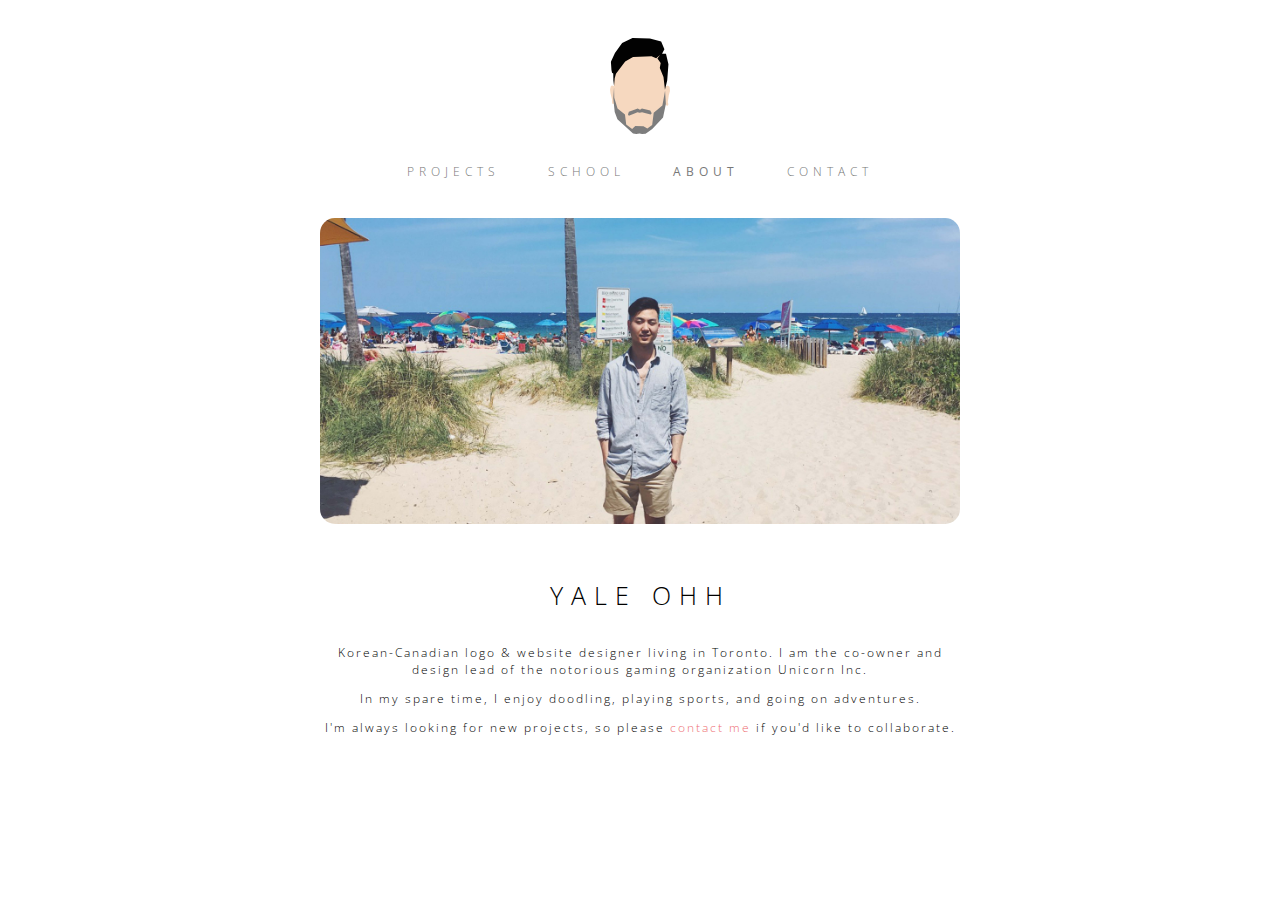
==== about.html @ 96e9dd64 "first commit" ====
<!DOCTYPE html>
<!--
Yale Ohh
August 22, 2015
-->
<html>

<head>
    <title>Yale Ohh | Portfolio</title>
    <meta name="author" content="Yale Ohh">
    <meta http-equiv="content-type" content="text/html; charset=utf-8" />
    <meta name="description" content="Yale Ohh: Network Architect Extraordinaire" />
    <meta name="keywords" content="Yale, Ohh, Portfolio, Networking, Network, Information Technology, IT, Carleton, Art, Online, Design, Graphic, Logo, Icon" />

    <!-- style -->
    <link href='https://fonts.googleapis.com/css?family=Open+Sans:bold,400,300' rel='stylesheet' type='text/css'>
    <link rel="stylesheet" href="css/style.css">

    <!--little icon in tab of browser-->
    <link rel="shortcut icon" href="favicon.ico">
</head>

<body>
    <!-- Logo above Nav -->
    <div id="logo-top">
        <a href="index.html"><img src="img/introPic.svg" alt="Yale Ohh" /></a>
    </div>

    <!-- Nav -->
    <div id="nav">
        <nav class="nav">
            <ul>
                <li class="nav-item">
                    <a href="index.html">PROJECTS</a>
                </li>

                <!-- <li class="nav-item">
                    <a href="">WORK</a>
                </li> -->

                <li class="nav-item">
                    <a href="school.html">SCHOOL</a>
                </li>

                <li class="nav-item">
                    <a href="about.html" class="active">ABOUT</a>
                </li>

                <li class="nav-item">
                    <a href="contact.html">CONTACT</a>
                </li>
            </ul>
        </nav>
    </div>

    <!-- About -->
    <div id="about">

        <div class="banner">
            <a href=""><img src="img/beach.jpg" alt="Beach Banner" /></a>
            <h1> Yale Ohh </h1>
            <p>Korean-Canadian logo & website designer living in Toronto. I am the co-owner and design lead of the notorious gaming organization Unicorn Inc.</p>
            <p>In my spare time, I enjoy doodling, playing sports, and going on adventures.</p>
            <p>I'm always looking for new projects, so please <a href="contact.html">contact me</a> if you'd like to collaborate.</p>
        </div>

        <div id="about-text">

        </div>

    </div>
    <!-- scripts -->
    <script src="https://ajax.googleapis.com/ajax/libs/jquery/1.11.3/jquery.min.js"></script>
    <!-- <script src="scripts/main.js"></script> -->
</body>

</html>
---- css/style.css ----
body {
  font-family: "Open Sans", Helvetica, sans-serif;
  color: black;
  font-weight: 300;
  font-size: 12px;
  letter-spacing: 5px;
  margin: 3% 25%;
  text-align: center; }

h1 {
  font-family: "Open Sans", Helvetica, sans-serif;
  font-size: 25px;
  letter-spacing: 8px;
  font-weight: 300;
  color: black;
  text-transform: uppercase;
  margin: 0; }

h2 {
  font-family: "Open Sans", Helvetica, sans-serif;
  font-size: 14px;
  letter-spacing: 5px;
  font-weight: 300;
  color: black;
  text-transform: uppercase;
  margin: 0; }

a {
  color: black;
  display: inline-block;
  padding: 0 20px;
  text-decoration: none; }

a:hover {
  color: #ee6e73; }

p {
  letter-spacing: 2px; }

.active {
  color: black;
  font-weight: 400; }

#logo-top img {
  width: 60px; }

#nav .nav {
  list-style: none;
  margin: 0;
  padding: 2% 0 4%;
  text-align: center; }
  #nav .nav a {
    color: #777; }
  #nav .nav ul {
    padding: 0; }
  #nav .nav li {
    display: inline; }

#projects {
  display: flex;
  flex-direction: row;
  align-items: flex-start;
  justify-content: center; }
  #projects .column {
    margin: 0 15px;
    display: flex;
    flex-direction: column;
    align-items: center; }
    #projects .column img {
      width: 200px;
      margin-bottom: 27px;
      border-radius: 10px; }
    #projects .column a {
      padding: 0; }

#school .banner img {
  width: 100%;
  margin-bottom: 50px;
  border-radius: 15px; }
#school #school-awards {
  display: flex;
  flex-direction: row;
  align-items: flex-start;
  justify-content: center; }
  #school #school-awards .column {
    padding: 0 10px;
    display: flex;
    flex-direction: column;
    align-items: center;
    width: 200px; }
    #school #school-awards .column img {
      width: 75px;
      margin: 0 0 20px; }

#about .banner img {
  width: 100%;
  margin-bottom: 50px;
  border-radius: 15px; }
#about h1 {
  padding-bottom: 20px; }
#about a {
  color: #ee6e73;
  padding: 0; }

#contact img {
  width: 20px;
  vertical-align: -2px; }
#contact p {
  letter-spacing: 10px; }

/*# sourceMappingURL=style.css.map */
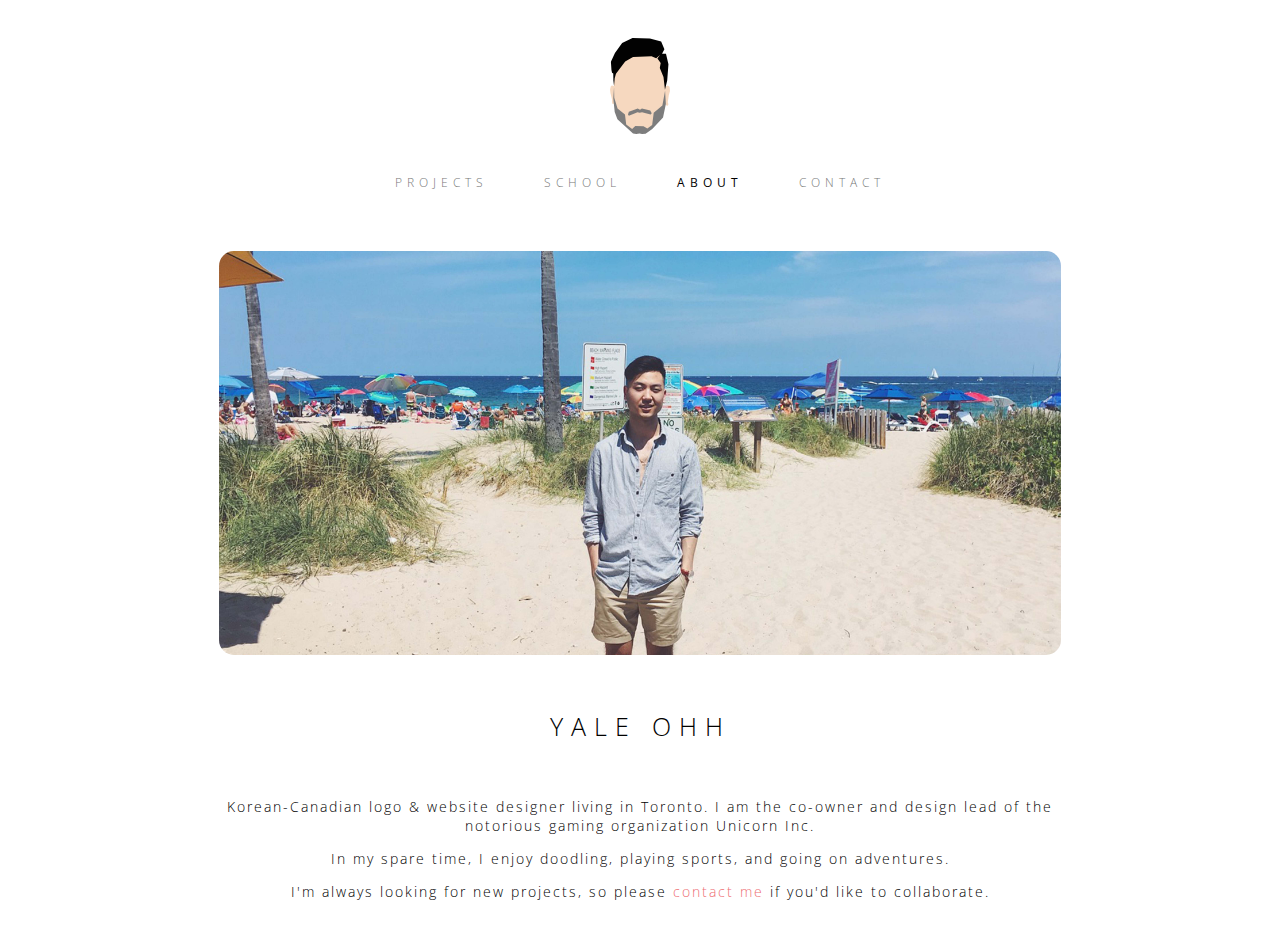
==== commit b3060fa6: "Added screen size adaptablility" ====
--- a/about.html
+++ b/about.html
@@ -54,7 +54,7 @@
     </div>
 
     <!-- About -->
-    <div id="about">
+    <div id="about"  class="main-div">
 
         <div class="banner">
             <a href=""><img src="img/beach.jpg" alt="Beach Banner" /></a>
--- a/css/style.css
+++ b/css/style.css
@@ -1,111 +1,132 @@
-body {
-  font-family: "Open Sans", Helvetica, sans-serif;
-  color: black;
-  font-weight: 300;
-  font-size: 12px;
-  letter-spacing: 5px;
-  margin: 3% 25%;
-  text-align: center; }
-
-h1 {
-  font-family: "Open Sans", Helvetica, sans-serif;
-  font-size: 25px;
-  letter-spacing: 8px;
-  font-weight: 300;
-  color: black;
-  text-transform: uppercase;
-  margin: 0; }
-
-h2 {
-  font-family: "Open Sans", Helvetica, sans-serif;
-  font-size: 14px;
-  letter-spacing: 5px;
-  font-weight: 300;
-  color: black;
-  text-transform: uppercase;
-  margin: 0; }
-
-a {
-  color: black;
-  display: inline-block;
-  padding: 0 20px;
-  text-decoration: none; }
-
-a:hover {
-  color: #ee6e73; }
-
-p {
-  letter-spacing: 2px; }
-
-.active {
-  color: black;
-  font-weight: 400; }
-
-#logo-top img {
-  width: 60px; }
-
-#nav .nav {
-  list-style: none;
-  margin: 0;
-  padding: 2% 0 4%;
-  text-align: center; }
-  #nav .nav a {
-    color: #777; }
-  #nav .nav ul {
-    padding: 0; }
-  #nav .nav li {
-    display: inline; }
-
-#projects {
-  display: flex;
-  flex-direction: row;
-  align-items: flex-start;
-  justify-content: center; }
-  #projects .column {
-    margin: 0 15px;
-    display: flex;
-    flex-direction: column;
-    align-items: center; }
-    #projects .column img {
-      width: 200px;
-      margin-bottom: 27px;
-      border-radius: 10px; }
-    #projects .column a {
-      padding: 0; }
-
-#school .banner img {
-  width: 100%;
-  margin-bottom: 50px;
-  border-radius: 15px; }
-#school #school-awards {
-  display: flex;
-  flex-direction: row;
-  align-items: flex-start;
-  justify-content: center; }
-  #school #school-awards .column {
-    padding: 0 10px;
-    display: flex;
-    flex-direction: column;
-    align-items: center;
-    width: 200px; }
-    #school #school-awards .column img {
-      width: 75px;
-      margin: 0 0 20px; }
-
-#about .banner img {
-  width: 100%;
-  margin-bottom: 50px;
-  border-radius: 15px; }
-#about h1 {
-  padding-bottom: 20px; }
-#about a {
-  color: #ee6e73;
-  padding: 0; }
-
-#contact img {
-  width: 20px;
-  vertical-align: -2px; }
-#contact p {
-  letter-spacing: 10px; }
-
-/*# sourceMappingURL=style.css.map */
+body {
+  font-family: "Open Sans", Helvetica, sans-serif;
+  color: black;
+  font-weight: 300;
+  font-size: 12px;
+  letter-spacing: 5px;
+  margin: 3%;
+  text-align: center;
+  overflow-y: hidden; }
+
+h1 {
+  font-family: "Open Sans", Helvetica, sans-serif;
+  font-size: 25px;
+  letter-spacing: 8px;
+  font-weight: 300;
+  color: black;
+  text-transform: uppercase;
+  margin: 0; }
+
+h2 {
+  font-family: "Open Sans", Helvetica, sans-serif;
+  font-size: 14px;
+  letter-spacing: 5px;
+  font-weight: 300;
+  color: black;
+  text-transform: uppercase;
+  margin: 0; }
+
+a {
+  color: black;
+  display: inline-block;
+  text-decoration: none; }
+
+a:hover {
+  color: #ee6e73; }
+
+p {
+  letter-spacing: 2px;
+  font-size: 14px; }
+
+.main-div {
+  width: 70%;
+  margin: auto;
+  min-width: 450px; }
+
+#logo-top img {
+  width: 60px; }
+
+#nav .nav {
+  list-style: none;
+  margin: 0;
+  padding: 2% 0 4%;
+  text-align: center; }
+  #nav .nav .active {
+    color: black;
+    font-weight: 400; }
+  #nav .nav a {
+    color: #777;
+    margin: 0 2%; }
+  #nav .nav a:hover {
+    color: #ee6e73; }
+  #nav .nav ul {
+    padding: 0; }
+  #nav .nav li {
+    display: inline; }
+
+#projects {
+  display: flex;
+  flex-direction: row;
+  align-items: flex-start;
+  justify-content: center; }
+  #projects .column {
+    margin: 0 15px;
+    display: flex;
+    flex-direction: column;
+    align-items: center; }
+    #projects .column img {
+      width: 200px;
+      margin-bottom: 27px;
+      border-radius: 10px; }
+    #projects .column a {
+      padding: 0; }
+
+@media only screen and (max-width: 700px) {
+  #projects {
+    flex-direction: column;
+    align-items: center; } }
+#school .banner img {
+  width: 100%;
+  margin-bottom: 50px;
+  border-radius: 15px; }
+#school h1 {
+  padding-bottom: 50px; }
+#school #school-awards {
+  display: flex;
+  flex-direction: row;
+  align-items: flex-start;
+  justify-content: center; }
+  #school #school-awards .column {
+    padding: 0 10px;
+    display: flex;
+    flex-direction: column;
+    align-items: center;
+    width: 200px; }
+    #school #school-awards .column img {
+      width: 75px;
+      margin: 0 0 20px; }
+@media only screen and (max-width: 700px) {
+  #school #school-awards {
+    flex-direction: column;
+    align-items: center; }
+  #school .award-date-text {
+    padding-bottom: 20px; } }
+
+#about .banner img {
+  width: 100%;
+  margin-bottom: 50px;
+  border-radius: 15px; }
+#about h1 {
+  padding-bottom: 40px; }
+#about a {
+  color: #ee6e73;
+  padding: 0; }
+
+#contact img {
+  width: 20px;
+  vertical-align: -2px;
+  padding-right: 10px; }
+#contact p {
+  letter-spacing: 10px; }
+
+/*# sourceMappingURL=style.css.map */
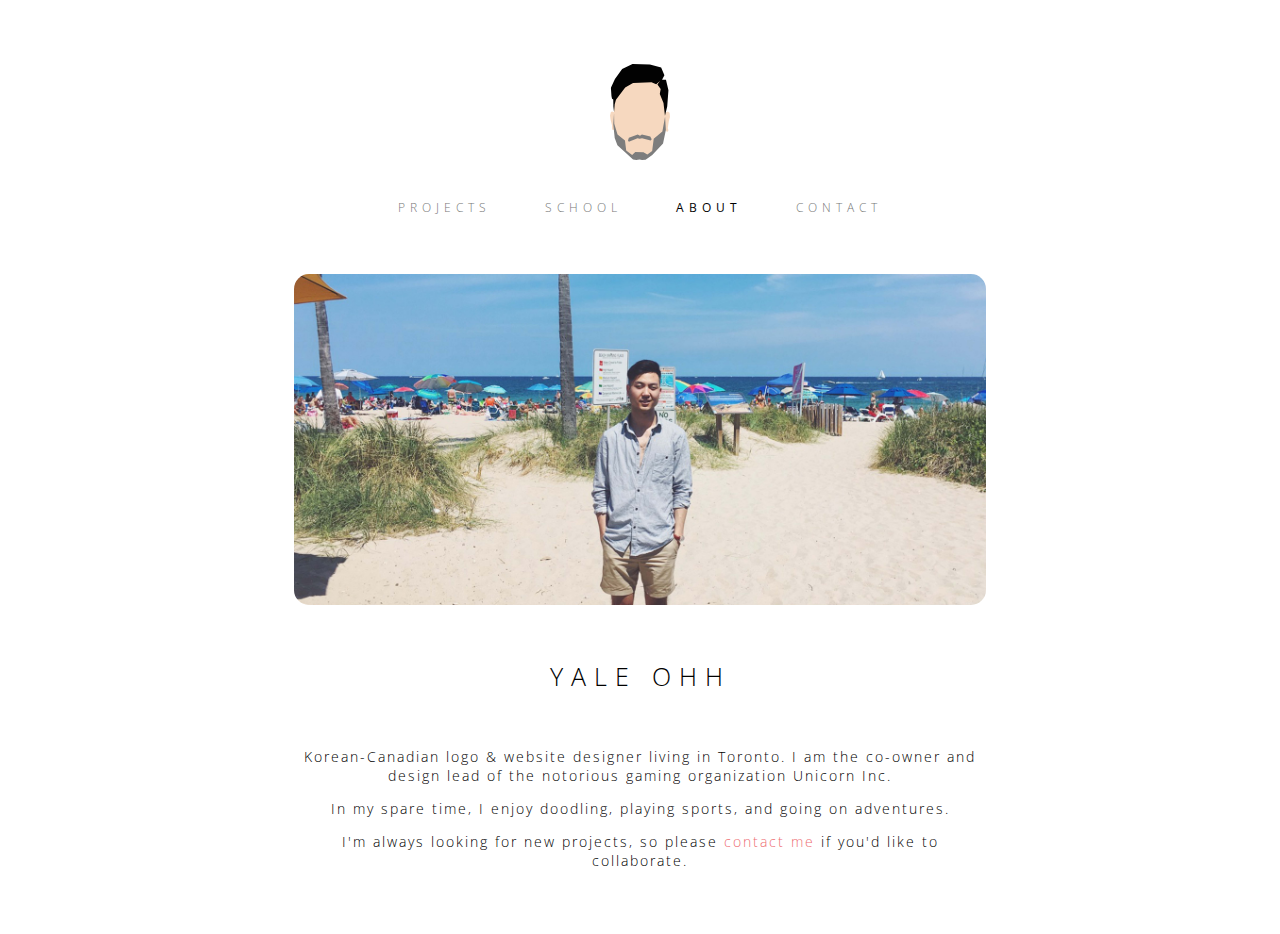
==== commit 33908eab: "Fixed mobile viewport bug" ====
--- a/about.html
+++ b/about.html
@@ -11,7 +11,7 @@
     <meta http-equiv="content-type" content="text/html; charset=utf-8" />
     <meta name="description" content="Yale Ohh: Network Architect Extraordinaire" />
     <meta name="keywords" content="Yale, Ohh, Portfolio, Networking, Network, Information Technology, IT, Carleton, Art, Online, Design, Graphic, Logo, Icon" />
-
+    <meta name="viewport" content="width=device-width" />
     <!-- style -->
     <link href='https://fonts.googleapis.com/css?family=Open+Sans:bold,400,300' rel='stylesheet' type='text/css'>
     <link rel="stylesheet" href="css/style.css">
@@ -54,7 +54,7 @@
     </div>
 
     <!-- About -->
-    <div id="about"  class="main-div">
+    <div id="about" class="main-div">
 
         <div class="banner">
             <a href=""><img src="img/beach.jpg" alt="Beach Banner" /></a>
--- a/css/style.css
+++ b/css/style.css
@@ -4,9 +4,9 @@
   font-weight: 300;
   font-size: 12px;
   letter-spacing: 5px;
-  margin: 3%;
+  margin: 5%;
   text-align: center;
-  overflow-y: hidden; }
+  min-width: 500px; }
 
 h1 {
   font-family: "Open Sans", Helvetica, sans-serif;
@@ -39,7 +39,7 @@
   font-size: 14px; }
 
 .main-div {
-  width: 70%;
+  width: 60%;
   margin: auto;
   min-width: 450px; }
 
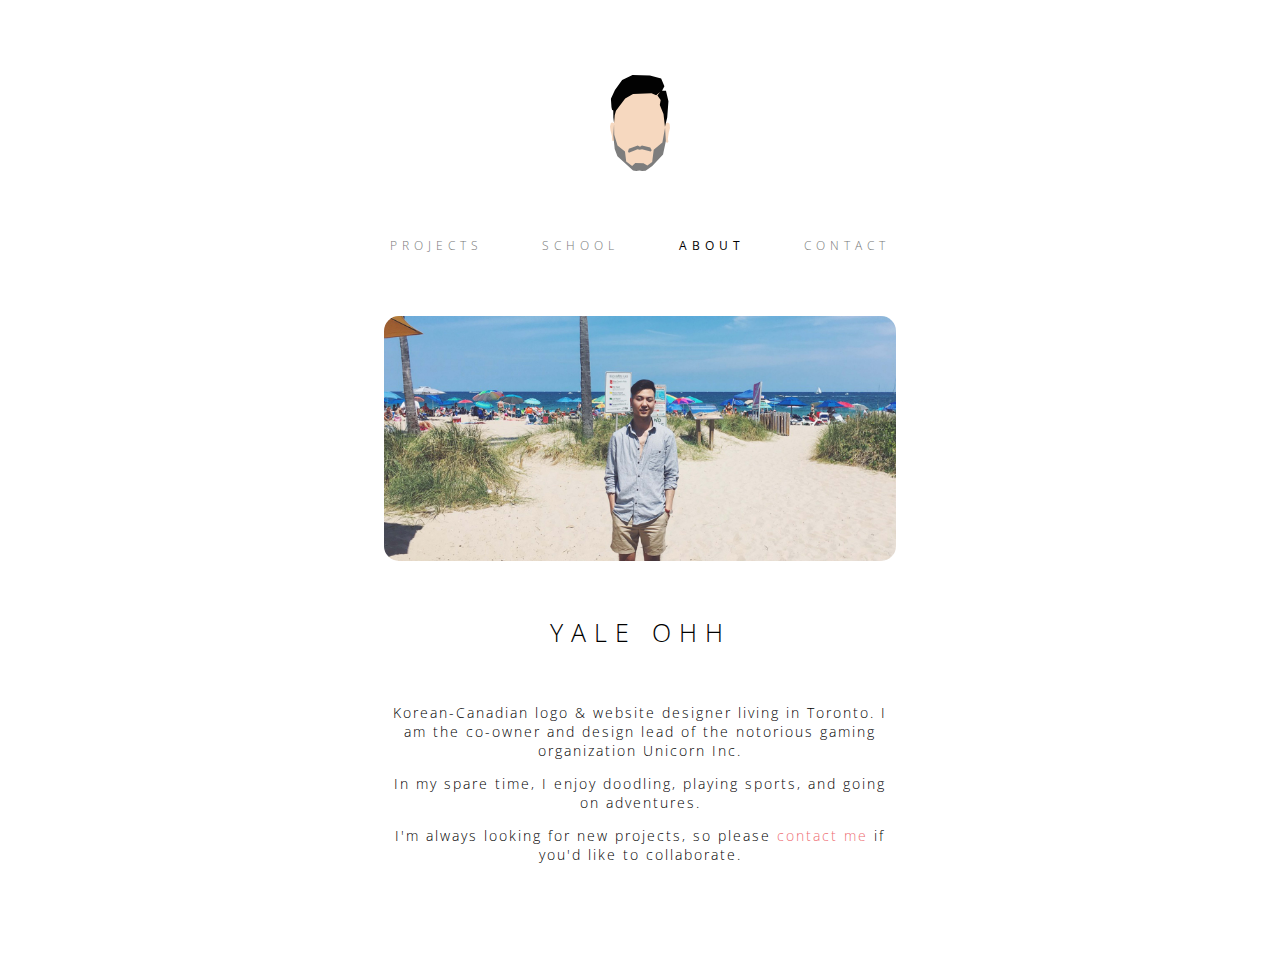
==== commit d22ce856: "Fixing minor sizing issues" ====
--- a/about.html
+++ b/about.html
@@ -18,6 +18,24 @@
 
     <!--little icon in tab of browser-->
     <link rel="shortcut icon" href="favicon.ico">
+
+    <!-- Google Analytics -->
+    <script>
+        (function(i, s, o, g, r, a, m) {
+            i['GoogleAnalyticsObject'] = r;
+            i[r] = i[r] || function() {
+                (i[r].q = i[r].q || []).push(arguments)
+            }, i[r].l = 1 * new Date();
+            a = s.createElement(o),
+                m = s.getElementsByTagName(o)[0];
+            a.async = 1;
+            a.src = g;
+            m.parentNode.insertBefore(a, m)
+        })(window, document, 'script', 'https://www.google-analytics.com/analytics.js', 'ga');
+
+        ga('create', 'UA-98296756-1', 'auto');
+        ga('send', 'pageview');
+    </script>
 </head>
 
 <body>
--- a/css/style.css
+++ b/css/style.css
@@ -4,9 +4,9 @@
   font-weight: 300;
   font-size: 12px;
   letter-spacing: 5px;
-  margin: 5%;
+  margin: 75px 0;
   text-align: center;
-  min-width: 500px; }
+  min-width: 450px; }
 
 h1 {
   font-family: "Open Sans", Helvetica, sans-serif;
@@ -39,17 +39,23 @@
   font-size: 14px; }
 
 .main-div {
-  width: 60%;
+  width: 40%;
   margin: auto;
-  min-width: 450px; }
+  min-width: 300px;
+  display: flex;
+  flex-direction: column;
+  align-items: center; }
 
+@media only screen and (max-width: 1000px) {
+  .main-div {
+    width: 80%; } }
 #logo-top img {
   width: 60px; }
 
 #nav .nav {
   list-style: none;
   margin: 0;
-  padding: 2% 0 4%;
+  padding: 50px 0;
   text-align: center; }
   #nav .nav .active {
     color: black;
@@ -81,14 +87,28 @@
     #projects .column a {
       padding: 0; }
 
-@media only screen and (max-width: 700px) {
+@media only screen and (max-width: 1000px) {
   #projects {
     flex-direction: column;
     align-items: center; } }
-#school .banner img {
-  width: 100%;
-  margin-bottom: 50px;
-  border-radius: 15px; }
+#school .main-div {
+  width: 60%; }
+#school .banner {
+  display: flex;
+  flex-direction: row;
+  min-width: 650px;
+  margin-bottom: 50px; }
+  #school .banner img {
+    width: 95%;
+    border-radius: 15px; }
+@media only screen and (max-width: 1000px) {
+  #school .banner {
+    flex-direction: column;
+    align-items: center;
+    min-width: 300px;
+    max-width: 400px; }
+    #school .banner img {
+      margin-bottom: 10px; } }
 #school h1 {
   padding-bottom: 50px; }
 #school #school-awards {
@@ -105,7 +125,7 @@
     #school #school-awards .column img {
       width: 75px;
       margin: 0 0 20px; }
-@media only screen and (max-width: 700px) {
+@media only screen and (max-width: 1000px) {
   #school #school-awards {
     flex-direction: column;
     align-items: center; }
@@ -122,11 +142,13 @@
   color: #ee6e73;
   padding: 0; }
 
-#contact img {
-  width: 20px;
-  vertical-align: -2px;
-  padding-right: 10px; }
-#contact p {
-  letter-spacing: 10px; }
+#contact {
+  height: 100vh; }
+  #contact img {
+    width: 20px;
+    vertical-align: -2px;
+    padding-right: 10px; }
+  #contact p {
+    letter-spacing: 10px; }
 
 /*# sourceMappingURL=style.css.map */
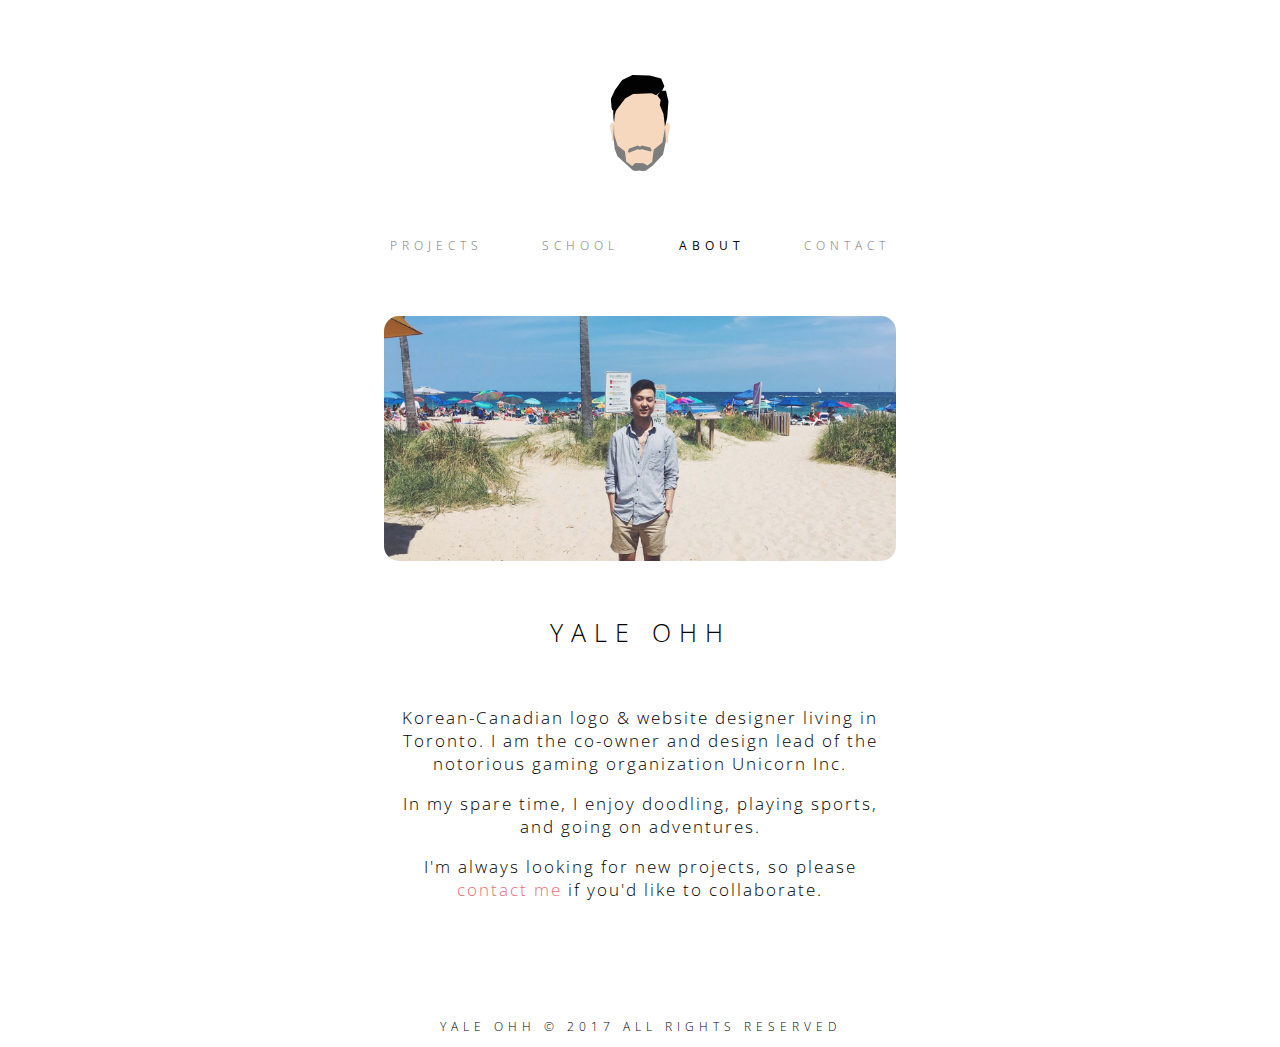
==== commit adfd2009: "Added email capabilities" ====
--- a/about.html
+++ b/about.html
@@ -1,7 +1,7 @@
 <!DOCTYPE html>
 <!--
 Yale Ohh
-August 22, 2015
+April 2017
 -->
 <html>
 
@@ -87,9 +87,10 @@
         </div>
 
     </div>
-    <!-- scripts -->
-    <script src="https://ajax.googleapis.com/ajax/libs/jquery/1.11.3/jquery.min.js"></script>
-    <!-- <script src="scripts/main.js"></script> -->
+
+    <footer>
+        <p id="copyright-text">YALE OHH © 2017 ALL RIGHTS RESERVED</p>
+    </footer>
 </body>
 
 </html>
--- a/css/style.css
+++ b/css/style.css
@@ -4,7 +4,7 @@
   font-weight: 300;
   font-size: 12px;
   letter-spacing: 5px;
-  margin: 75px 0;
+  margin: 75px 0 0;
   text-align: center;
   min-width: 450px; }
 
@@ -19,7 +19,7 @@
 
 h2 {
   font-family: "Open Sans", Helvetica, sans-serif;
-  font-size: 14px;
+  font-size: 17px;
   letter-spacing: 5px;
   font-weight: 300;
   color: black;
@@ -36,7 +36,7 @@
 
 p {
   letter-spacing: 2px;
-  font-size: 14px; }
+  font-size: 17px; }
 
 .main-div {
   width: 40%;
@@ -80,57 +80,84 @@
     display: flex;
     flex-direction: column;
     align-items: center; }
+    #projects .column .img-container {
+      position: relative;
+      margin-bottom: 30px; }
+    #projects .column .img-overlay {
+      position: absolute;
+      top: 0;
+      left: 0;
+      width: 100%;
+      height: 100%;
+      display: none;
+      color: black;
+      text-transform: uppercase;
+      font-size: 17px;
+      font-weight: 300; }
+    #projects .column .img-container:hover .img-overlay {
+      display: flex;
+      align-items: center;
+      justify-content: center;
+      background: rgba(255, 255, 255, 0.9); }
     #projects .column img {
       width: 200px;
-      margin-bottom: 27px;
-      border-radius: 10px; }
+      margin-bottom: 0;
+      border-radius: 10px;
+      vertical-align: bottom; }
     #projects .column a {
+      display: flex;
       padding: 0; }
 
 @media only screen and (max-width: 1000px) {
   #projects {
     flex-direction: column;
     align-items: center; } }
-#school .main-div {
+#school {
   width: 60%; }
-#school .banner {
-  display: flex;
-  flex-direction: row;
-  min-width: 650px;
-  margin-bottom: 50px; }
-  #school .banner img {
-    width: 95%;
-    border-radius: 15px; }
-@media only screen and (max-width: 1000px) {
   #school .banner {
-    flex-direction: column;
+    display: flex;
+    flex-direction: row;
+    min-width: 650px;
+    margin-bottom: 50px;
     align-items: center;
-    min-width: 300px;
-    max-width: 400px; }
+    justify-content: center; }
     #school .banner img {
-      margin-bottom: 10px; } }
-#school h1 {
-  padding-bottom: 50px; }
-#school #school-awards {
-  display: flex;
-  flex-direction: row;
-  align-items: flex-start;
-  justify-content: center; }
-  #school #school-awards .column {
-    padding: 0 10px;
-    display: flex;
-    flex-direction: column;
-    align-items: center;
-    width: 200px; }
-    #school #school-awards .column img {
-      width: 75px;
-      margin: 0 0 20px; }
-@media only screen and (max-width: 1000px) {
+      width: 400px;
+      border-radius: 15px;
+      margin: 0 10px; }
+  @media only screen and (max-width: 1000px) {
+    #school .banner {
+      flex-direction: column;
+      align-items: center;
+      min-width: 300px;
+      max-width: 400px; }
+      #school .banner img {
+        width: 100%;
+        margin-bottom: 10px; } }
+  #school h1 {
+    padding-bottom: 50px; }
   #school #school-awards {
-    flex-direction: column;
-    align-items: center; }
-  #school .award-date-text {
-    padding-bottom: 20px; } }
+    display: flex;
+    flex-direction: row;
+    align-items: flex-start;
+    justify-content: center; }
+    #school #school-awards p {
+      margin: 5px 0; }
+    #school #school-awards .column {
+      padding: 0 10px;
+      display: flex;
+      flex-direction: column;
+      align-items: center;
+      width: 200px; }
+      #school #school-awards .column img {
+        width: 75px;
+        margin: 0 0 20px; }
+  @media only screen and (max-width: 1000px) {
+    #school #school-awards {
+      flex-direction: column;
+      align-items: center; }
+    #school .award-date-text {
+      padding-bottom: 20px; } }
 
 #about .banner img {
   width: 100%;
@@ -143,12 +170,87 @@
   padding: 0; }
 
 #contact {
-  height: 100vh; }
+  /* label color */
+  /* label focus color */
+  /* label underline focus color */
+  /* valid color */
+  /* invalid color */
+  /* icon prefix focus color */ }
+  #contact #contact-header {
+    margin-bottom: 70px; }
   #contact img {
     width: 20px;
     vertical-align: -2px;
     padding-right: 10px; }
   #contact p {
     letter-spacing: 10px; }
+  #contact form {
+    width: 600px; }
+  @media only screen and (max-width: 1000px) {
+    #contact form {
+      width: 100%; } }
+  #contact .inputs {
+    background-color: transparent;
+    border: none;
+    border-bottom: 1px solid #9e9e9e;
+    border-radius: 0;
+    outline: none;
+    height: 3rem;
+    width: 100%;
+    font-size: 1rem;
+    margin: 0 0 40px;
+    padding: 0;
+    box-shadow: none;
+    box-sizing: content-box;
+    transition: all 0.3s;
+    font-family: "Open Sans", Helvetica, sans-serif;
+    font-weight: 400;
+    font-size: 17px;
+    color: black;
+    letter-spacing: 5px;
+    text-transform: uppercase; }
+  #contact label {
+    float: left;
+    font-size: 12px;
+    text-transform: uppercase;
+    transform: translateY(-110px); }
+  #contact #contact-send-button {
+    background: none;
+    border: none;
+    margin: 0;
+    padding: 0;
+    font-family: "Open Sans", Helvetica, sans-serif;
+    font-weight: 300;
+    font-size: 12px;
+    color: #ee6e73;
+    letter-spacing: 5px;
+    text-transform: uppercase;
+    cursor: pointer;
+    padding: 5px; }
+    #contact #contact-send-button:hover {
+      color: #ee6e73; }
+  #contact #contact-send-button-container {
+    width: 100%;
+    display: flex;
+    align-items: middle;
+    justify-content: center; }
+  #contact .input-field label {
+    color: black; }
+  #contact .input-field input[type=text]:focus + label {
+    color: #ee6e73; }
+  #contact .input-field input[type=text]:focus {
+    border-bottom: 1px solid #ee6e73; }
+  #contact .input-field input[type=text].valid {
+    border-bottom: 1px solid #ee6e73; }
+  #contact .input-field input[type=text].invalid {
+    border-bottom: 1px solid #ee6e73; }
+  #contact .input-field .prefix.active {
+    color: #ee6e73; }
+
+#copyright-text {
+  font-size: 12px;
+  letter-spacing: 5px;
+  text-transform: uppercase;
+  margin-top: 100px; }
 
 /*# sourceMappingURL=style.css.map */
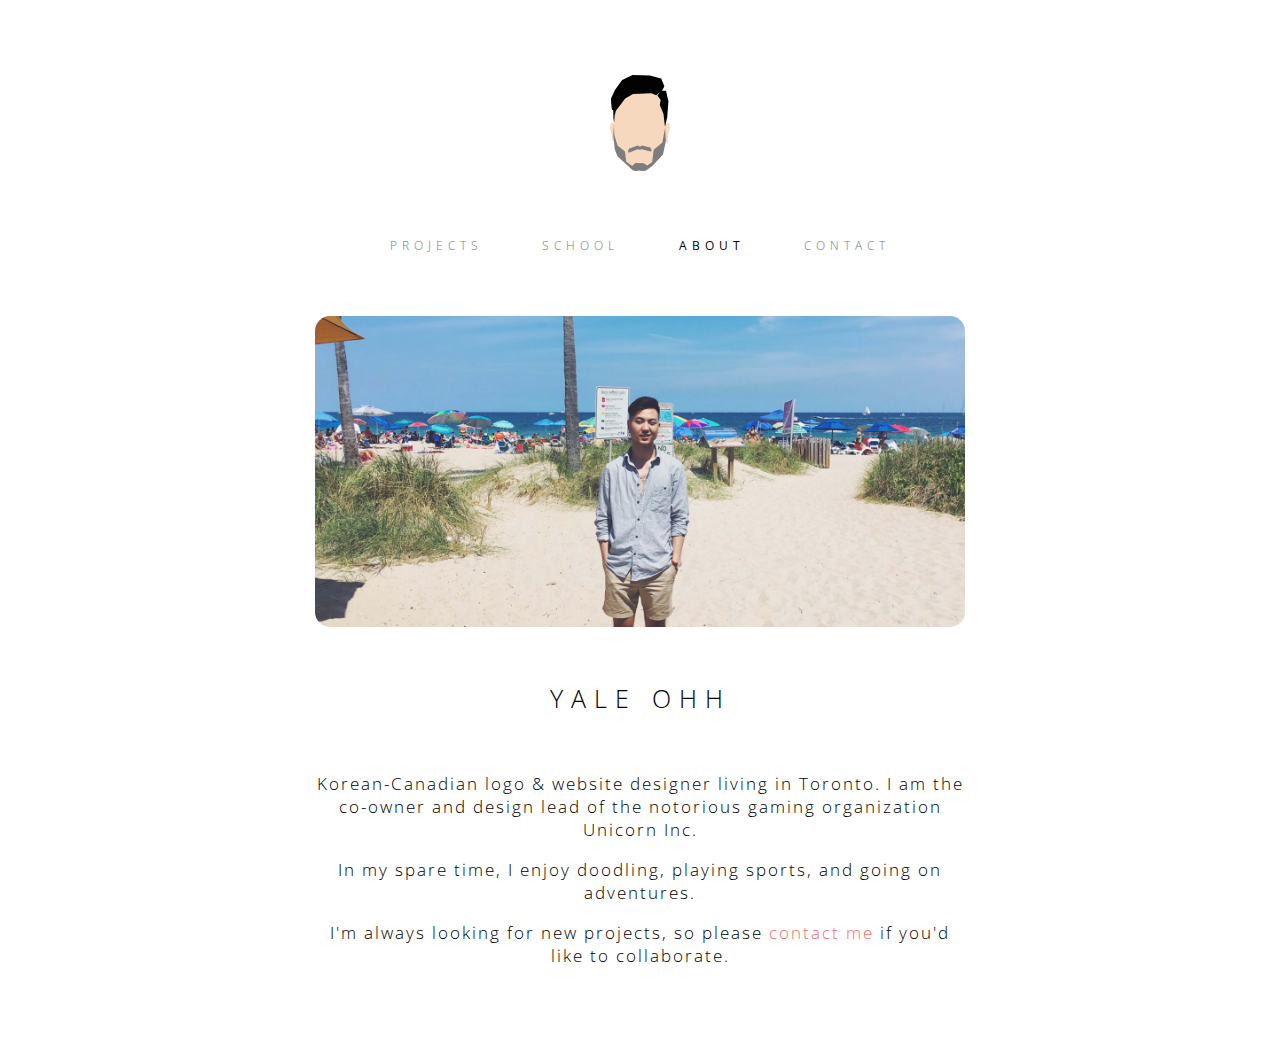
==== commit 9e7d352a: "update" ====
--- a/about.html
+++ b/about.html
@@ -88,9 +88,9 @@
 
     </div>
 
-    <footer>
+    <!-- <footer>
         <p id="copyright-text">YALE OHH © 2017 ALL RIGHTS RESERVED</p>
-    </footer>
+    </footer> -->
 </body>
 
 </html>
--- a/css/style.css
+++ b/css/style.css
@@ -4,7 +4,7 @@
   font-weight: 300;
   font-size: 12px;
   letter-spacing: 5px;
-  margin: 75px 0 0;
+  margin: 75px 0;
   text-align: center;
   min-width: 450px; }
 
@@ -46,7 +46,7 @@
   flex-direction: column;
   align-items: center; }
 
-@media only screen and (max-width: 1000px) {
+@media only screen and (max-width: 800px) {
   .main-div {
     width: 80%; } }
 #logo-top img {
@@ -108,7 +108,7 @@
       display: flex;
       padding: 0; }
 
-@media only screen and (max-width: 1000px) {
+@media only screen and (max-width: 800px) {
   #projects {
     flex-direction: column;
     align-items: center; } }
@@ -122,10 +122,10 @@
     align-items: center;
     justify-content: center; }
     #school .banner img {
-      width: 400px;
+      width: 350px;
       border-radius: 15px;
       margin: 0 10px; }
-  @media only screen and (max-width: 1000px) {
+  @media only screen and (max-width: 800px) {
     #school .banner {
       flex-direction: column;
       align-items: center;
@@ -152,7 +152,7 @@
       #school #school-awards .column img {
         width: 75px;
         margin: 0 0 20px; }
-  @media only screen and (max-width: 1000px) {
+  @media only screen and (max-width: 800px) {
     #school #school-awards {
       flex-direction: column;
       align-items: center; }
@@ -160,9 +160,12 @@
       padding-bottom: 20px; } }
 
 #about .banner img {
-  width: 100%;
+  width: 650px;
   margin-bottom: 50px;
   border-radius: 15px; }
+@media only screen and (max-width: 800px) {
+  #about .banner img {
+    width: 100%; } }
 #about h1 {
   padding-bottom: 40px; }
 #about a {
@@ -185,8 +188,9 @@
   #contact p {
     letter-spacing: 10px; }
   #contact form {
+    margin-top: 50px;
     width: 600px; }
-  @media only screen and (max-width: 1000px) {
+  @media only screen and (max-width: 800px) {
     #contact form {
       width: 100%; } }
   #contact .inputs {
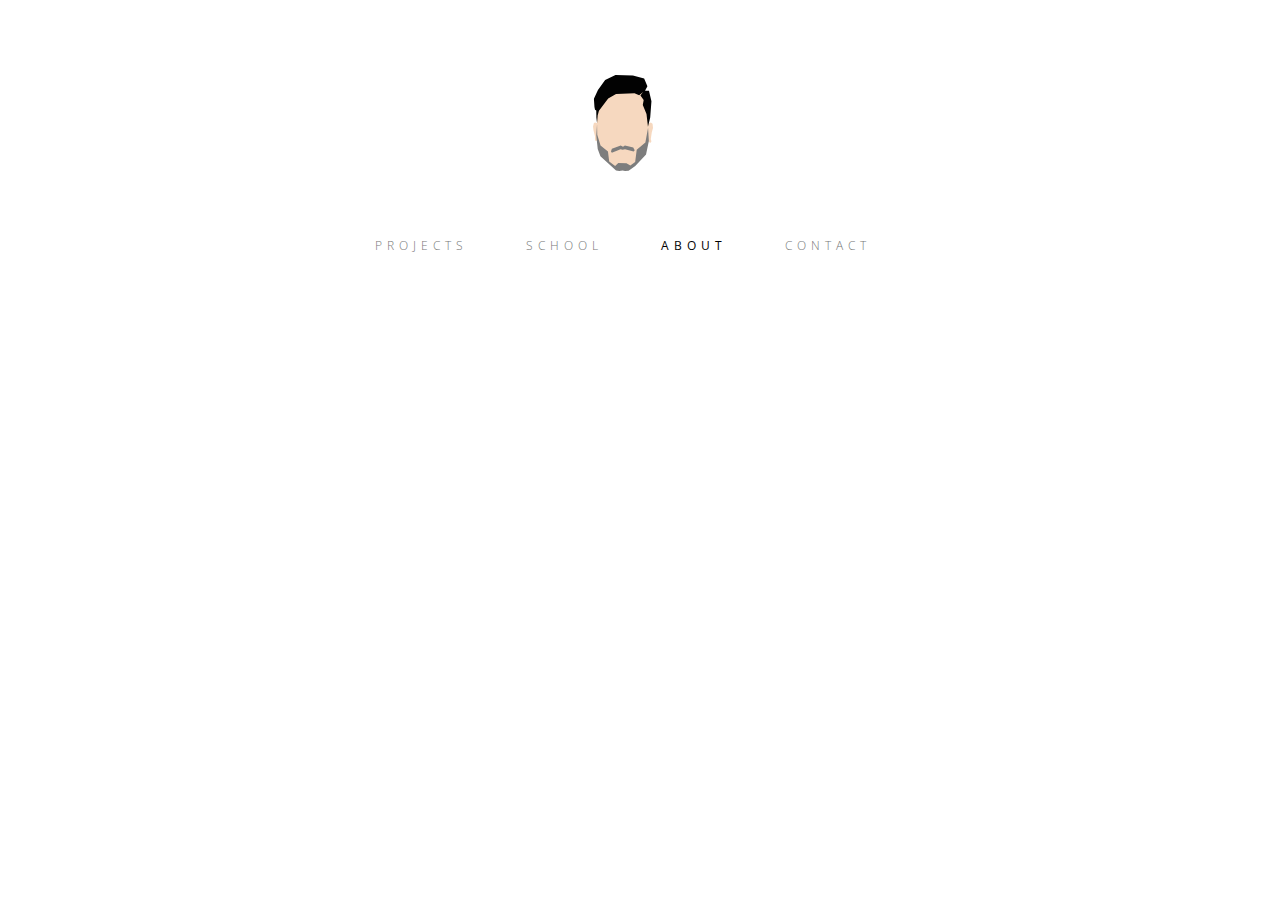
==== commit 16636632: "Combined HTML files into one file" ====
--- a/about.html
+++ b/about.html
@@ -61,7 +61,7 @@
                 </li>
 
                 <li class="nav-item">
-                    <a href="about.html" class="active">ABOUT</a>
+                    <a href="about.html" class="active-nav">ABOUT</a>
                 </li>
 
                 <li class="nav-item">
--- a/css/style.css
+++ b/css/style.css
@@ -1,3 +1,6 @@
+body {
+  width: calc(100vw - 34px); }
+
 body {
   font-family: "Open Sans", Helvetica, sans-serif;
   color: black;
@@ -36,15 +39,19 @@
 
 p {
   letter-spacing: 2px;
-  font-size: 17px; }
+  font-size: 12px;
+  margin-top: 0; }
 
 .main-div {
   width: 40%;
   margin: auto;
   min-width: 300px;
-  display: flex;
   flex-direction: column;
-  align-items: center; }
+  align-items: center;
+  display: none; }
+
+.active-div {
+  display: flex; }
 
 @media only screen and (max-width: 800px) {
   .main-div {
@@ -57,13 +64,14 @@
   margin: 0;
   padding: 50px 0;
   text-align: center; }
-  #nav .nav .active {
+  #nav .nav .active-nav {
     color: black;
     font-weight: 400; }
   #nav .nav a {
     color: #777;
     margin: 0 2%; }
   #nav .nav a:hover {
+    cursor: pointer;
     color: #ee6e73; }
   #nav .nav ul {
     padding: 0; }
@@ -71,7 +79,6 @@
     display: inline; }
 
 #projects {
-  display: flex;
   flex-direction: row;
   align-items: flex-start;
   justify-content: center; }
@@ -142,9 +149,9 @@
     align-items: flex-start;
     justify-content: center; }
     #school #school-awards p {
-      margin: 5px 0; }
+      margin: 5px 0;
+      text-transform: uppercase; }
     #school #school-awards .column {
-      padding: 0 10px;
       display: flex;
       flex-direction: column;
       align-items: center;
